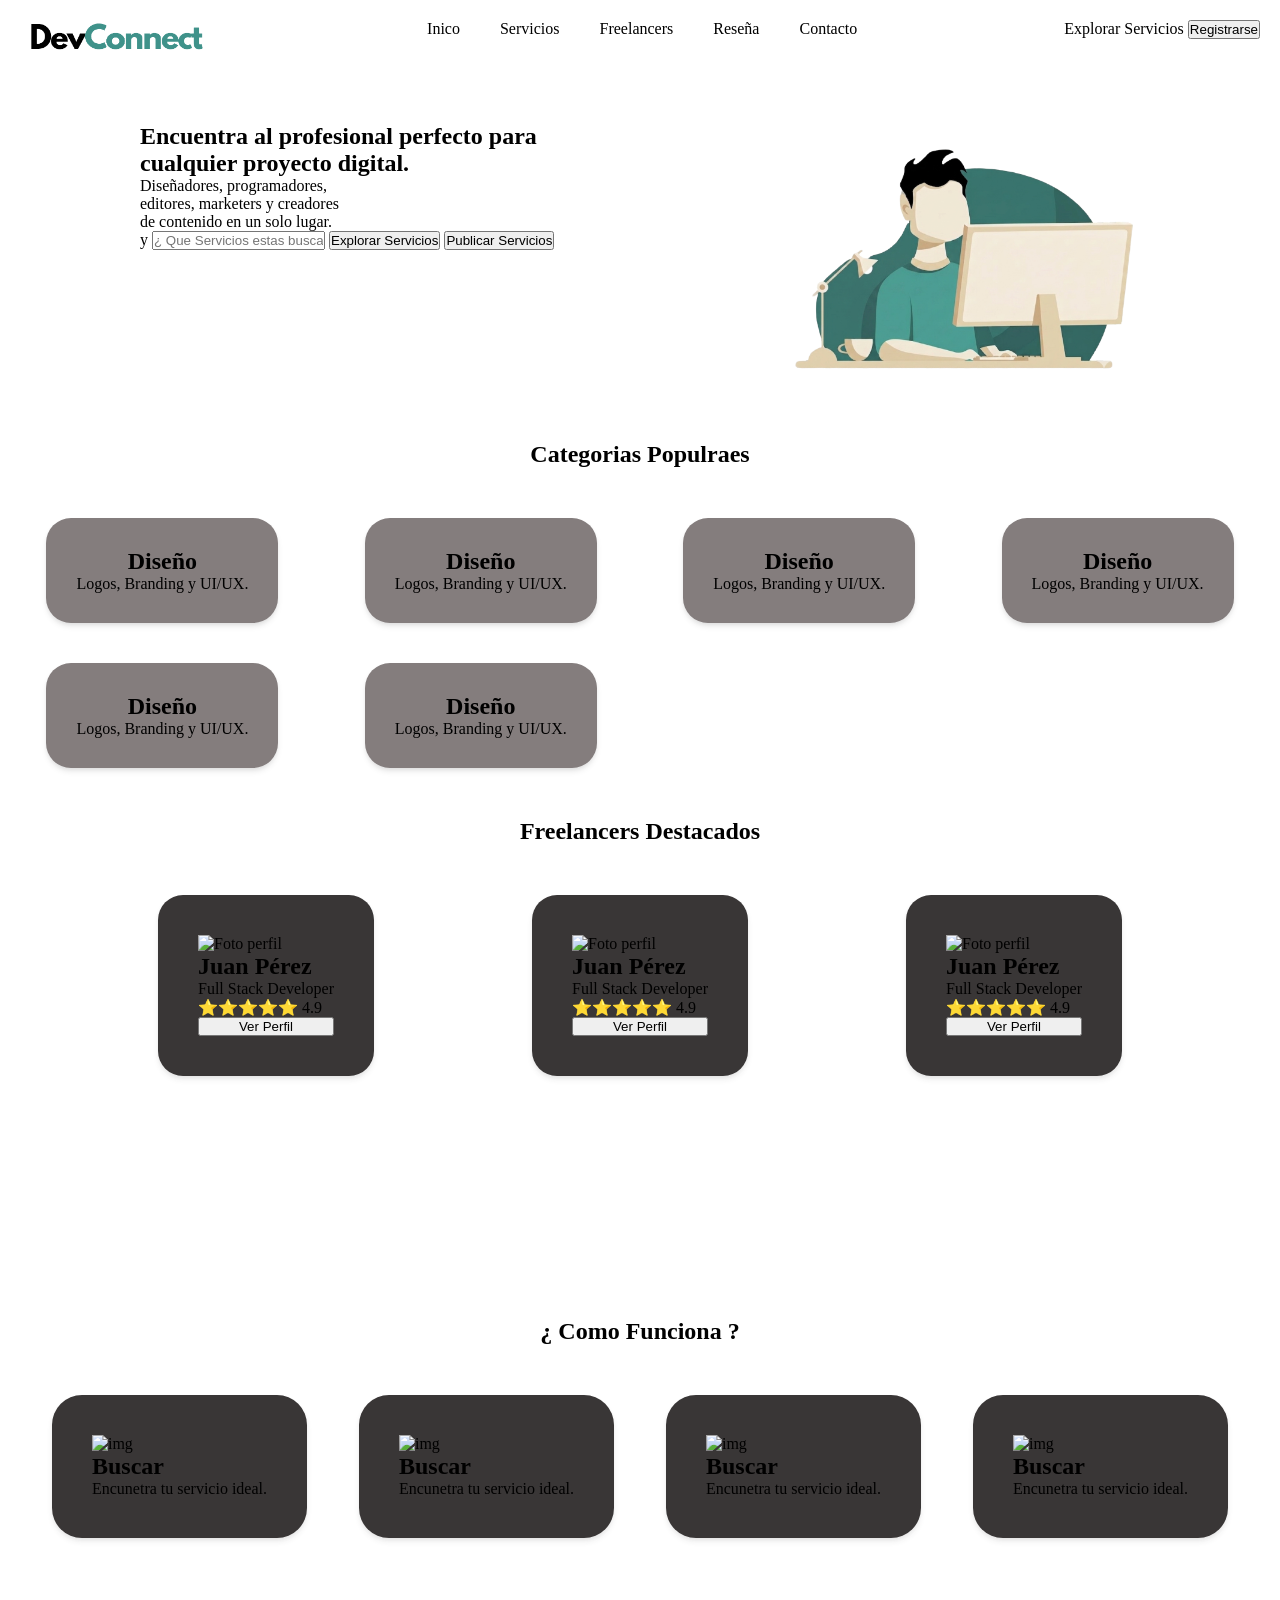
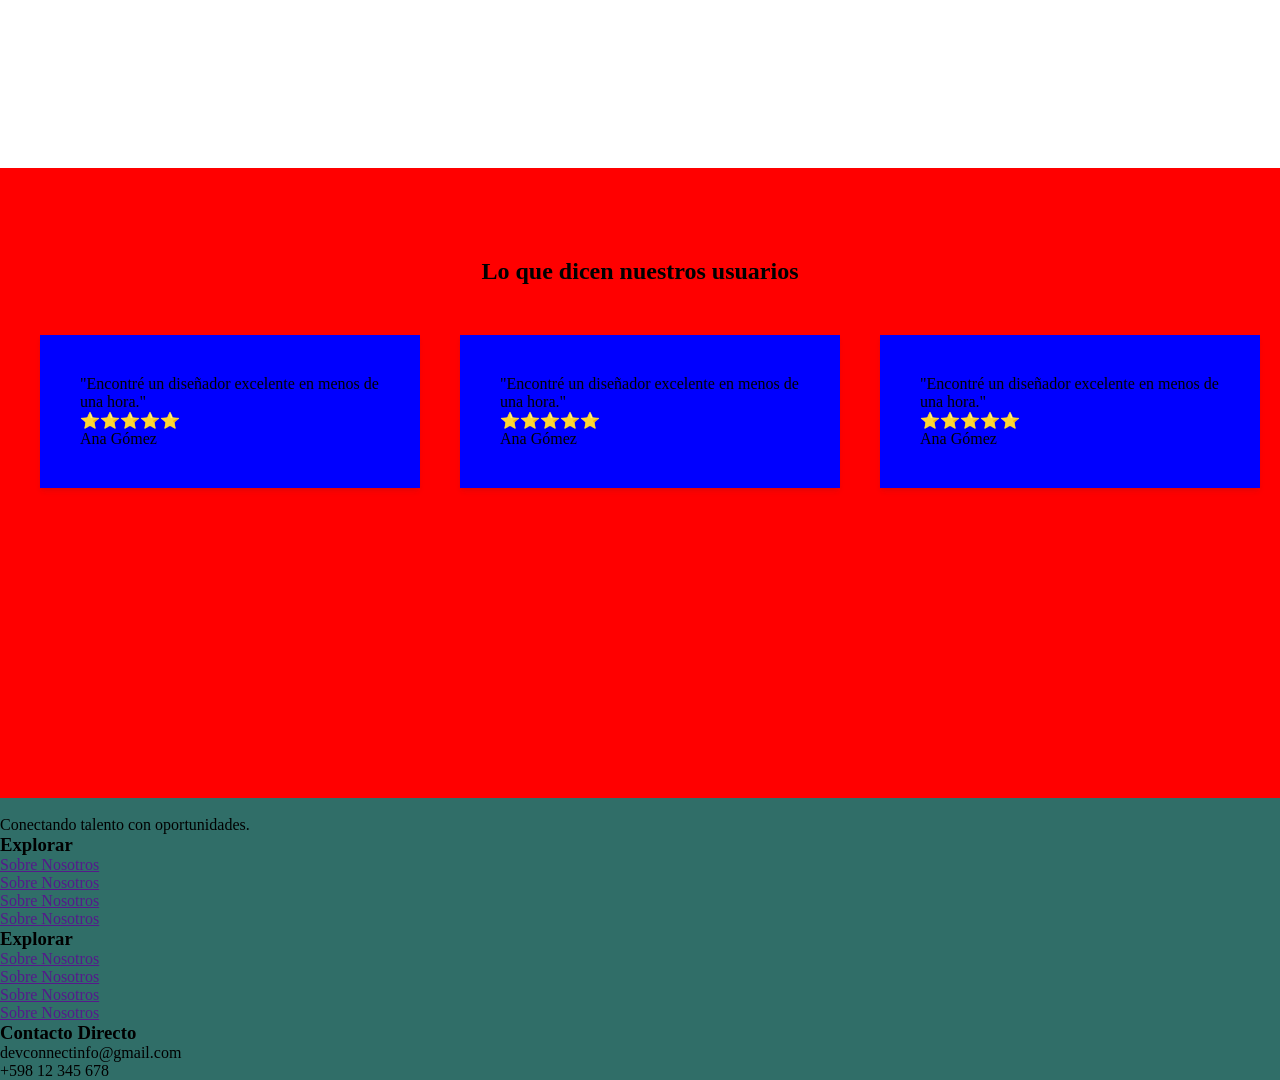
==== index.html @ 7105e43b "." ====
<!DOCTYPE html>
<html lang="en">
<head>
    <meta charset="UTF-8">
    <meta name="viewport" content="width=device-width, initial-scale=1.0">
    <title>DevConnect</title>
    <link rel="stylesheet" href="./css/style.css">
</head>
<body>
    <header>
        <nav class="navBar">
            <div class="logo">
                <img src="./src/img/logo.png" alt="DevConnect logo">
            </div>

            <div>
                <ul>
                    <li><a href="">Inico</a></li>
                    <li><a href="">Servicios</a></li>
                    <li><a href="">Freelancers</a></li>
                    <li><a href="">Reseña</a></li>
                    <li><a href="">Contacto</a></li>

                </ul>
            </div>

            <div>
                <a href="">Explorar Servicios</a>
                <button>Registrarse</button>
            </div>
        </nav>
    </header>
    
    <section class="hero">

        <div class="heroTxt">
        <h1>Encuentra al profesional perfecto para cualquier proyecto digital.</h1>
        <p>Diseñadores, programadores, editores, marketers y creadores de contenido en un solo lugar.
</p>
        y
        <input placeholder="¿ Que Servicios estas buscando ?" type="text">
        <button>Explorar Servicios</button>
        <button>Publicar Servicios</button>

        </div>
        <div><img class="heroImg" src="./src/img/imgHero.png" alt=""></div>
    </section>

    <section class="catPopulares">

        <h2 id="titleCatPopulares">Categorias Populraes</h2>
        <div class="cardContainer">

            <div class="card">
                <img src="" alt="">
                <h2>Diseño</h2>
                <p>Logos, Branding y UI/UX.
                </p>
            </div>
            
            <div class="card">
                <img src="" alt="">
                <h2>Diseño</h2>
                <p>Logos, Branding y UI/UX.
                </p>
            </div>  
                    
            <div class="card">
                <img src="" alt="">
                <h2>Diseño</h2>
                <p>Logos, Branding y UI/UX.
                </p>
            </div>

            <div class="card">
                <img src="" alt="">
                <h2>Diseño</h2>
                <p>Logos, Branding y UI/UX.
                </p>
            </div>

                        <div class="card">
                <img src="" alt="">
                <h2>Diseño</h2>
                <p>Logos, Branding y UI/UX.
                </p>
            </div>

            <div class="card">
                <img src="" alt="">
                <h2>Diseño</h2>
                <p>Logos, Branding y UI/UX.
                </p>
            </div>

            
        </div>
    </section>

    <section class="destacados">

        <h2 id="titleDestacados">Freelancers Destacados</h2>
        <div class="cardDestacadosContainer">
            
            <div class="cardDestacado">
                <img src="" alt="Foto perfil">
                <h2>Juan Pérez</h2>
                <p>Full Stack Developer</p>
                <p>⭐⭐⭐⭐⭐ 4.9</p>
                <button>Ver Perfil</button>
            </div>

            <div class="cardDestacado">
                <img src="" alt="Foto perfil">
                <h2>Juan Pérez</h2>
                <p>Full Stack Developer</p>
                <p>⭐⭐⭐⭐⭐ 4.9</p>
                <button>Ver Perfil</button>
            </div>

            <div class="cardDestacado">
                <img src="" alt="Foto perfil">
                <h2>Juan Pérez</h2>
                <p>Full Stack Developer</p>
                <p>⭐⭐⭐⭐⭐ 4.9</p>
                <button>Ver Perfil</button>
            </div>
        </div>
    </section>

    <section class="comoFunciona">
        <h2 id="titleComoFunciona">¿ Como Funciona ?</h2>
        <div class="cardComoFuncionaContainer">

            <div class="cardComoFunciona">
                <img src="" alt="img">
                <h2>Buscar</h2>
                <p>Encunetra tu servicio ideal.</p>
            </div>

            <div class="cardComoFunciona">
                <img src="" alt="img">
                <h2>Buscar</h2>
                <p>Encunetra tu servicio ideal.</p>
            </div>

            <div class="cardComoFunciona">
                <img src="" alt="img">
                <h2>Buscar</h2>
                <p>Encunetra tu servicio ideal.</p>
            </div>

            <div class="cardComoFunciona">
                <img src="" alt="img">
                <h2>Buscar</h2>
                <p>Encunetra tu servicio ideal.</p>
            </div>

        </div>
    </section>

    <section class="reseñas">
        <h2 id="titleReseñas">Lo que dicen nuestros usuarios</h2>
        <div class="reseñasCardContainer">
            <div class="cardReseña">
                <p>"Encontré un diseñador excelente en menos de una hora."</p>
                <p>⭐⭐⭐⭐⭐ </p>
                <p>Ana Gómez</p>
            </div>

            <div class="cardReseña">
                <p>"Encontré un diseñador excelente en menos de una hora."</p>
                <p>⭐⭐⭐⭐⭐ </p>
                <p>Ana Gómez</p>
            </div>

            <div class="cardReseña">
                <p>"Encontré un diseñador excelente en menos de una hora."</p>
                <p>⭐⭐⭐⭐⭐ </p>
                <p>Ana Gómez</p>
            </div>
        </div>        
    </section>

    <section class="footer">
        <div>
            <img src="" alt="">
            <img src="" alt="">
            <p>Conectando talento con oportunidades.
</p>
        </div>

        <div>
            <h3>Explorar</h3>
            <ul>
                <li><a href="">Sobre Nosotros</a></li>
                <li><a href="">Sobre Nosotros</a></li>
                <li><a href="">Sobre Nosotros</a></li>
                <li><a href="">Sobre Nosotros</a></li>

            </ul>
        </div>

        <div>
            <h3>Explorar</h3>
            <ul>
                <li><a href="">Sobre Nosotros</a></li>
                <li><a href="">Sobre Nosotros</a></li>
                <li><a href="">Sobre Nosotros</a></li>
                <li><a href="">Sobre Nosotros</a></li>

            </ul>
        </div>

        <div>
            <h3>Contacto Directo</h3>
            <p>devconnectinfo@gmail.com</p>
            <p>+598 12 345 678</p>
        </div>
    </section>
</body>
</html>
---- css/style.css ----
*{
    margin: 0;
    padding: 0;
    box-sizing: border-box;
}

:root{
    --verdeClaro: #50b4aa;
    --verdeMedio: #3f928a;
    --verdeOscuro: #306e68;
    --blanco: #ffffff;
    --pastelClaro: #f3eddf;
    --pastelOscuro: #e5d8ba;
}


.navBar{
    display: flex;

    justify-content: space-between;
    text-align: center;

    padding: 20px;
}

.navBar img{
    width: 200px;
}

.navBar ul{
    list-style: none;
    display: flex;
    gap: 40px;
}

.navBar a{
    text-decoration: none;
    color: black;
}

.hero{
    display: flex;

    padding: 40px;

    justify-content: space-around;
}

.hero h1{

    width: 450px;
}
.hero p {
    width: 200px;
}

.heroImg{
    width: 350px;
}


.heroIput{

    
}
#titleCatPopulares{

    display: flex;

    justify-content: center;

    margin-bottom: 50px;
}

.cardContainer{


    display: grid;

    grid-template-columns:  auto auto auto auto;

    justify-content: space-evenly;

    gap: 40px;
    
}


.card{
    background-color: rgb(132, 125, 125);

    box-shadow: 0 4px 6px -1px rgba(0, 0, 0, 0.1), 
                0 2px 4px -1px rgba(0, 0, 0, 0.06);

    padding: 30px;

    border-radius: 25px;

    display: flex;

    flex-direction: column;

    justify-content: center;
    align-items: center;

    
}


.destacados{
    

    height: 50vh;
}

#titleDestacados{

    display: flex;

    justify-content: center;

    margin: 50px;
}

.cardDestacadosContainer{
    display: grid;

    grid-template-columns:  auto auto auto;

    justify-content: space-evenly;
}

.cardDestacado{
    background-color: #393636;

     box-shadow: 0 4px 6px -1px rgba(53, 51, 51, 0.1), 
                0 2px 4px -1px rgba(55, 54, 54, 0.06);


    padding: 40px;

    border-radius: 25px;

    display: flex;

    flex-direction: column;

    justify-content: flex-start;
}



.comoFunciona{
    height: 50vh;
}


#titleComoFunciona{
    display: flex;

    justify-content: center;

    margin: 50px;
}

.cardComoFuncionaContainer{
    display: grid;

    grid-template-columns: auto auto auto auto;

    justify-content: space-evenly;
}

.cardComoFunciona{
    background-color: #393636;

    padding: 40px;

    border-radius: 30px;

         box-shadow: 0 4px 6px -1px rgba(53, 51, 51, 0.1), 
                0 2px 4px -1px rgba(55, 54, 54, 0.06);
}


.reseñas{
    background-color: red;

    height: 70vh;

    padding: 40px;
}


#titleReseñas{
    display: flex;

    

    justify-content: center;

    margin: 50px;    
}


.reseñasCardContainer{

    display: grid;

    grid-template-columns:  auto auto auto;

    gap: 40px;

} 

.cardReseña{

    display: flex;

    flex-direction: column;   
      box-shadow: 0 4px 6px -1px rgba(53, 51, 51, 0.1),
                0 2px 4px -1px rgba(55, 54, 54, 0.06);


    background-color: blue;

    padding: 40px;


}


.cardReseña p{

    width: 300px;
}


.footer{
    background-color: var(--verdeOscuro);
}
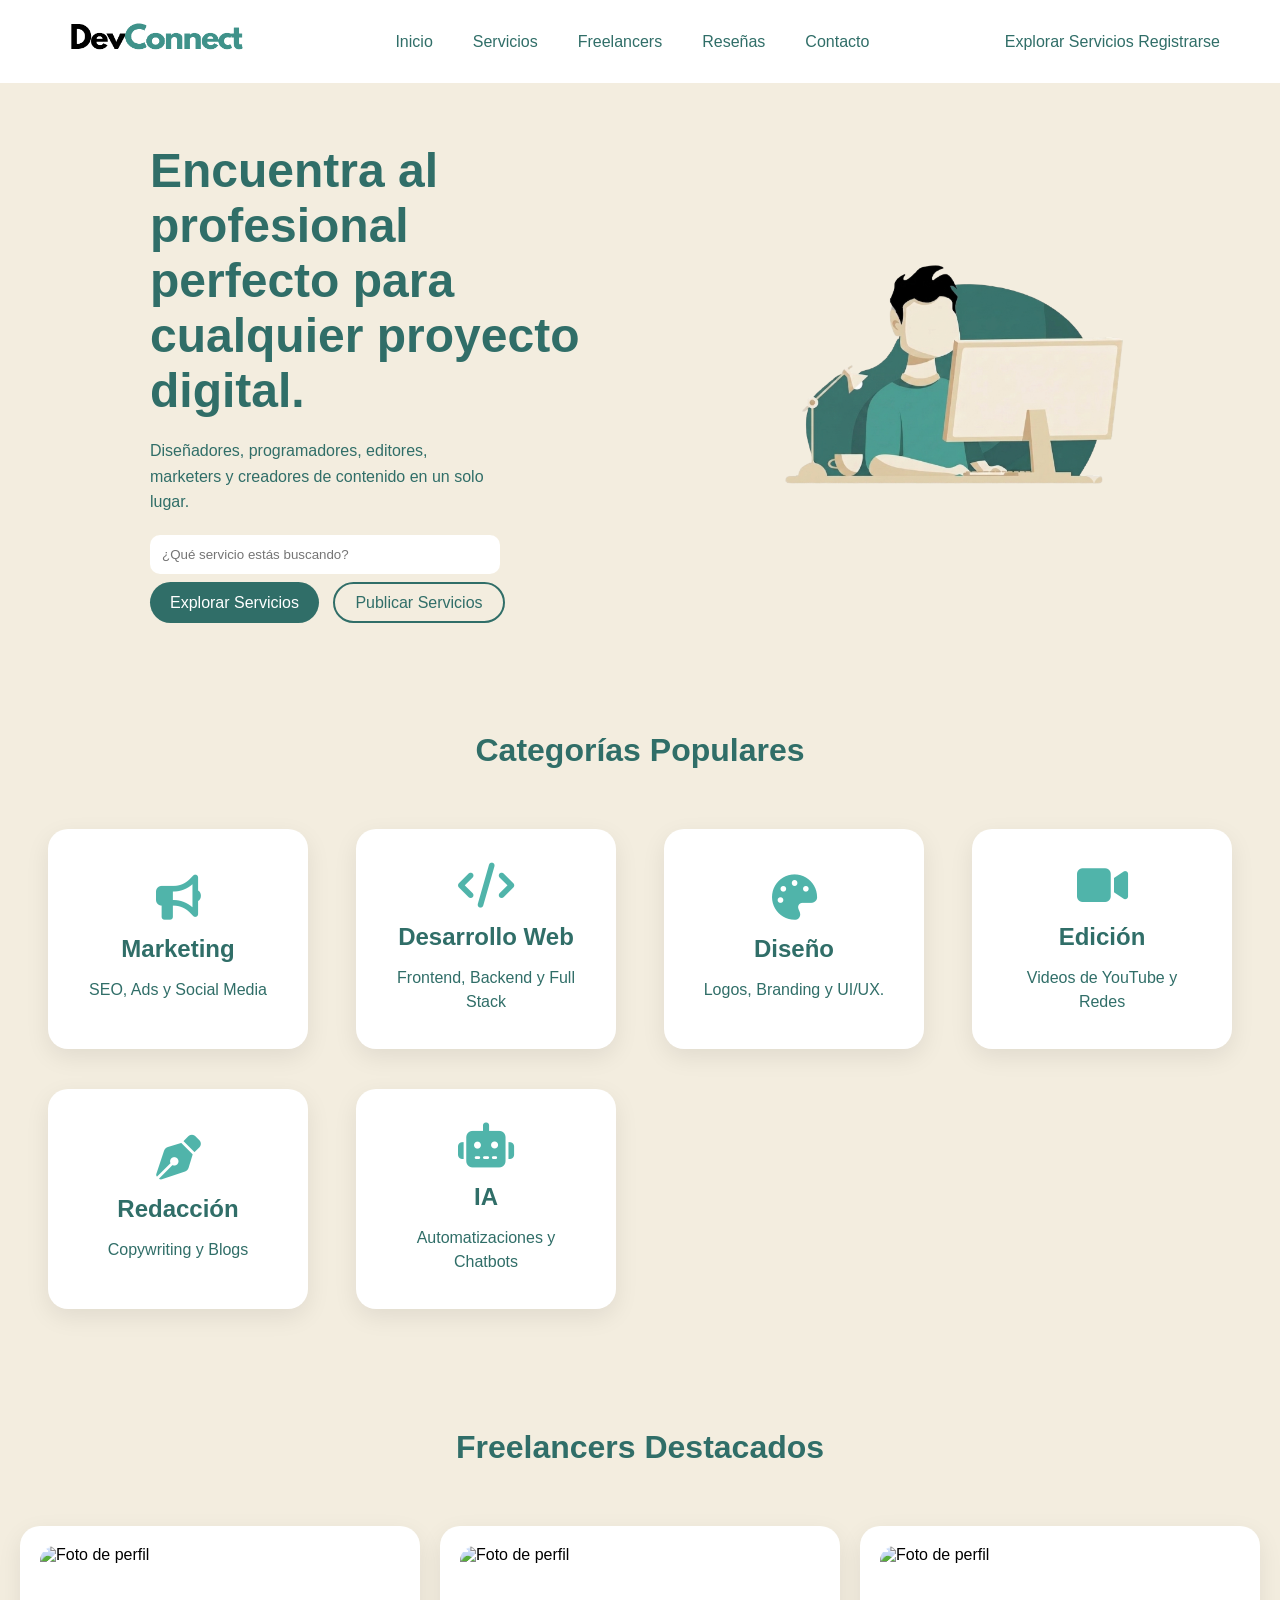
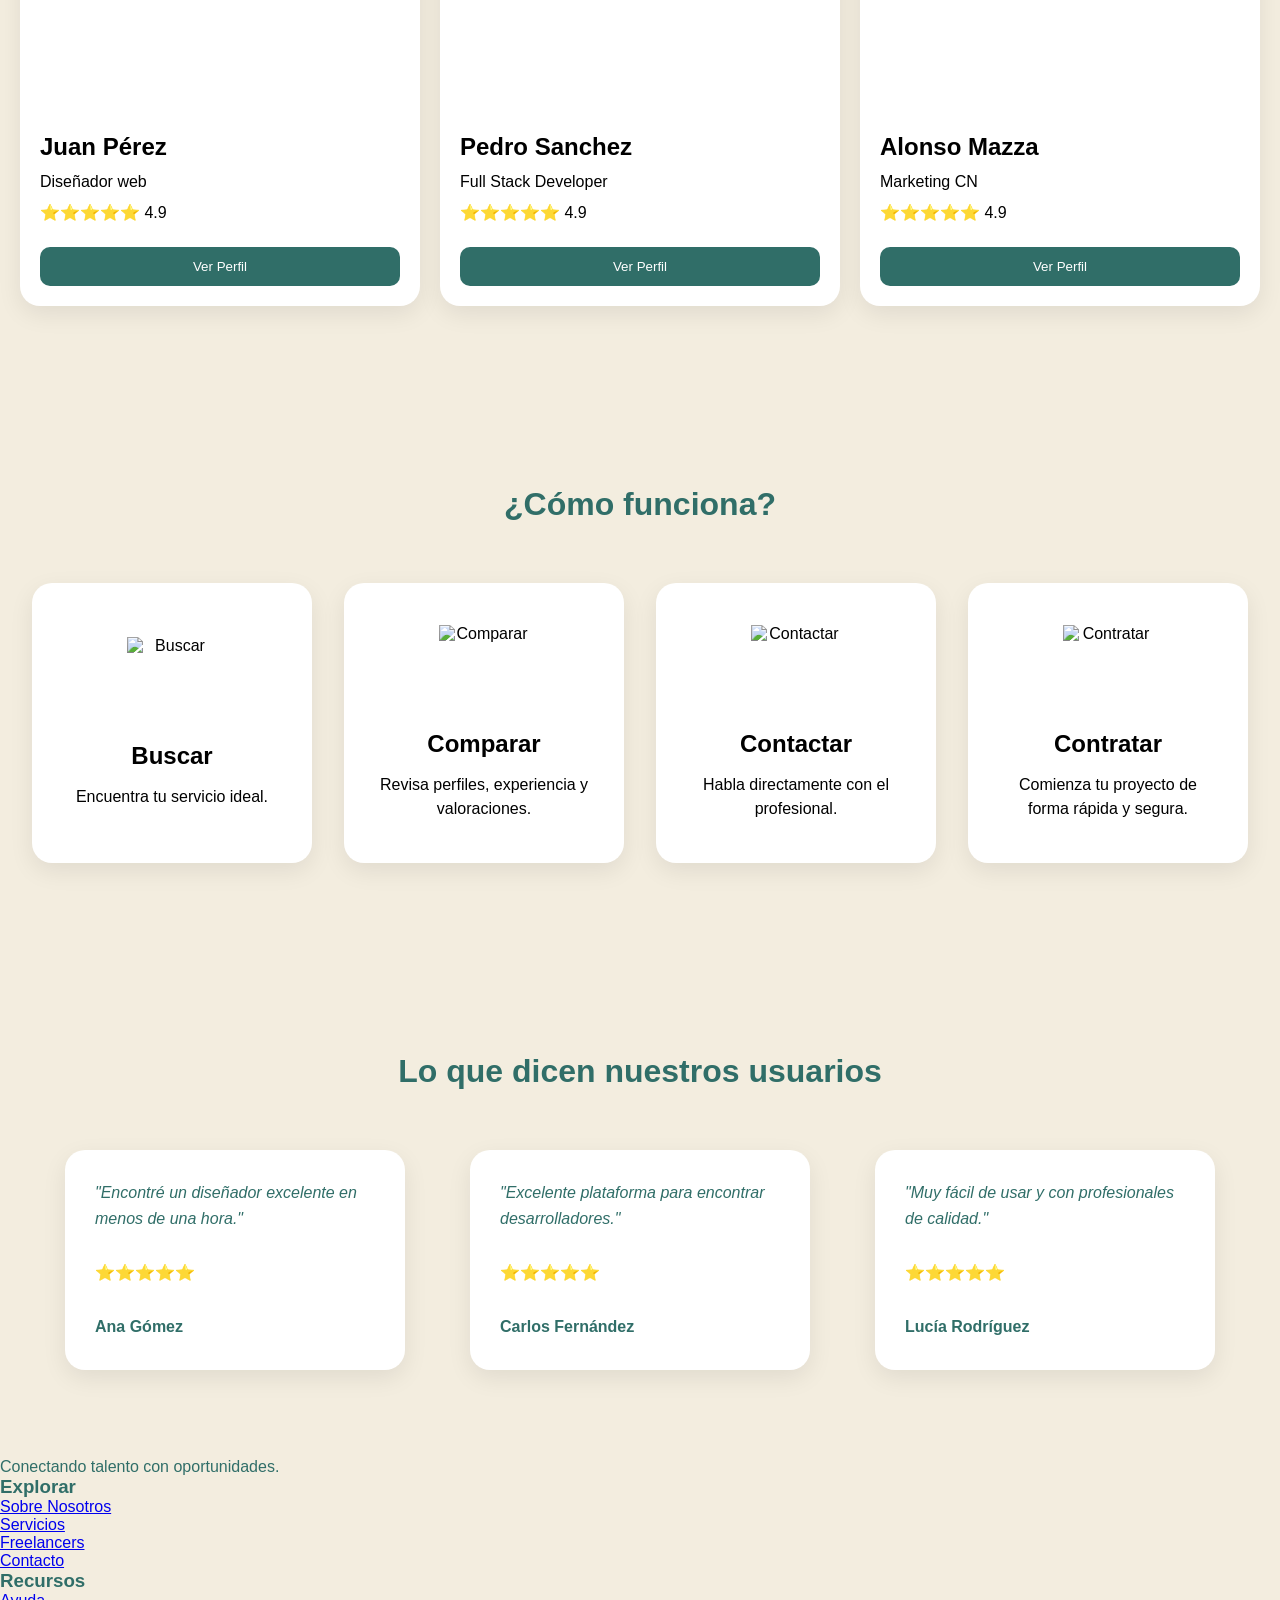
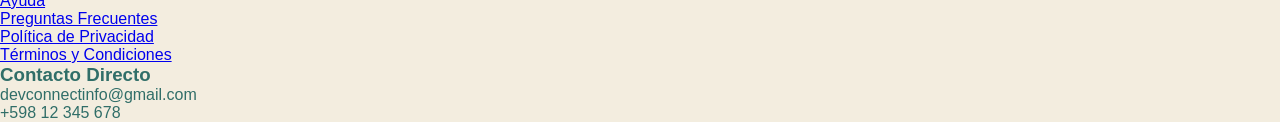
==== commit 05b31272: "." ====
--- a/index.html
+++ b/index.html
@@ -1,223 +1,272 @@
 <!DOCTYPE html>
-<html lang="en">
+<html lang="es">
+
 <head>
     <meta charset="UTF-8">
     <meta name="viewport" content="width=device-width, initial-scale=1.0">
     <title>DevConnect</title>
+
     <link rel="stylesheet" href="./css/style.css">
+    <link rel="stylesheet" href="https://cdnjs.cloudflare.com/ajax/libs/font-awesome/6.7.2/css/all.min.css">
 </head>
+
 <body>
+
     <header>
         <nav class="navBar">
+
             <div class="logo">
-                <img src="./src/img/logo.png" alt="DevConnect logo">
+                <img src="./src/img/logo.png" alt="Logo de DevConnect">
             </div>
 
             <div>
                 <ul>
-                    <li><a href="">Inico</a></li>
-                    <li><a href="">Servicios</a></li>
-                    <li><a href="">Freelancers</a></li>
-                    <li><a href="">Reseña</a></li>
-                    <li><a href="">Contacto</a></li>
-
+                    <li><a href="#">Inicio</a></li>
+                    <li><a href="#servicios">Servicios</a></li>
+                    <li><a href="#freelancers">Freelancers</a></li>
+                    <li><a href="#resenas">Reseñas</a></li>
+                    <li><a href="#contacto">Contacto</a></li>
                 </ul>
             </div>
 
             <div>
-                <a href="">Explorar Servicios</a>
-                <button>Registrarse</button>
-            </div>
+                <a href="#">Explorar Servicios</a>
+                <a href="#" class="btnRegistro">Registrarse</a>
+            </div>
+
         </nav>
     </header>
-    
-    <section class="hero">
-
-        <div class="heroTxt">
-        <h1>Encuentra al profesional perfecto para cualquier proyecto digital.</h1>
-        <p>Diseñadores, programadores, editores, marketers y creadores de contenido en un solo lugar.
-</p>
-        y
-        <input placeholder="¿ Que Servicios estas buscando ?" type="text">
-        <button>Explorar Servicios</button>
-        <button>Publicar Servicios</button>
-
-        </div>
-        <div><img class="heroImg" src="./src/img/imgHero.png" alt=""></div>
-    </section>
-
-    <section class="catPopulares">
-
-        <h2 id="titleCatPopulares">Categorias Populraes</h2>
-        <div class="cardContainer">
-
-            <div class="card">
-                <img src="" alt="">
-                <h2>Diseño</h2>
-                <p>Logos, Branding y UI/UX.
+
+    <main>
+
+        <!-- HERO -->
+        <section class="hero">
+
+            <div class="heroTxt">
+
+                <h1>Encuentra al profesional perfecto para cualquier proyecto digital.</h1>
+
+                <p>
+                    Diseñadores, programadores, editores, marketers y creadores de contenido en un solo lugar.
                 </p>
-            </div>
-            
-            <div class="card">
-                <img src="" alt="">
-                <h2>Diseño</h2>
-                <p>Logos, Branding y UI/UX.
-                </p>
-            </div>  
-                    
-            <div class="card">
-                <img src="" alt="">
-                <h2>Diseño</h2>
-                <p>Logos, Branding y UI/UX.
-                </p>
-            </div>
-
-            <div class="card">
-                <img src="" alt="">
-                <h2>Diseño</h2>
-                <p>Logos, Branding y UI/UX.
-                </p>
-            </div>
-
-                        <div class="card">
-                <img src="" alt="">
-                <h2>Diseño</h2>
-                <p>Logos, Branding y UI/UX.
-                </p>
-            </div>
-
-            <div class="card">
-                <img src="" alt="">
-                <h2>Diseño</h2>
-                <p>Logos, Branding y UI/UX.
-                </p>
-            </div>
-
-            
-        </div>
-    </section>
-
-    <section class="destacados">
-
-        <h2 id="titleDestacados">Freelancers Destacados</h2>
-        <div class="cardDestacadosContainer">
-            
-            <div class="cardDestacado">
-                <img src="" alt="Foto perfil">
-                <h2>Juan Pérez</h2>
-                <p>Full Stack Developer</p>
-                <p>⭐⭐⭐⭐⭐ 4.9</p>
-                <button>Ver Perfil</button>
-            </div>
-
-            <div class="cardDestacado">
-                <img src="" alt="Foto perfil">
-                <h2>Juan Pérez</h2>
-                <p>Full Stack Developer</p>
-                <p>⭐⭐⭐⭐⭐ 4.9</p>
-                <button>Ver Perfil</button>
-            </div>
-
-            <div class="cardDestacado">
-                <img src="" alt="Foto perfil">
-                <h2>Juan Pérez</h2>
-                <p>Full Stack Developer</p>
-                <p>⭐⭐⭐⭐⭐ 4.9</p>
-                <button>Ver Perfil</button>
-            </div>
-        </div>
-    </section>
-
-    <section class="comoFunciona">
-        <h2 id="titleComoFunciona">¿ Como Funciona ?</h2>
-        <div class="cardComoFuncionaContainer">
-
-            <div class="cardComoFunciona">
-                <img src="" alt="img">
-                <h2>Buscar</h2>
-                <p>Encunetra tu servicio ideal.</p>
-            </div>
-
-            <div class="cardComoFunciona">
-                <img src="" alt="img">
-                <h2>Buscar</h2>
-                <p>Encunetra tu servicio ideal.</p>
-            </div>
-
-            <div class="cardComoFunciona">
-                <img src="" alt="img">
-                <h2>Buscar</h2>
-                <p>Encunetra tu servicio ideal.</p>
-            </div>
-
-            <div class="cardComoFunciona">
-                <img src="" alt="img">
-                <h2>Buscar</h2>
-                <p>Encunetra tu servicio ideal.</p>
-            </div>
-
-        </div>
-    </section>
-
-    <section class="reseñas">
-        <h2 id="titleReseñas">Lo que dicen nuestros usuarios</h2>
-        <div class="reseñasCardContainer">
-            <div class="cardReseña">
-                <p>"Encontré un diseñador excelente en menos de una hora."</p>
-                <p>⭐⭐⭐⭐⭐ </p>
-                <p>Ana Gómez</p>
-            </div>
-
-            <div class="cardReseña">
-                <p>"Encontré un diseñador excelente en menos de una hora."</p>
-                <p>⭐⭐⭐⭐⭐ </p>
-                <p>Ana Gómez</p>
-            </div>
-
-            <div class="cardReseña">
-                <p>"Encontré un diseñador excelente en menos de una hora."</p>
-                <p>⭐⭐⭐⭐⭐ </p>
-                <p>Ana Gómez</p>
-            </div>
-        </div>        
-    </section>
-
-    <section class="footer">
+
+                <div class="divHero">
+
+                    <label for="buscarServicio" class="sr-only">Buscar servicio</label>
+
+                    <input
+                        id="buscarServicio"
+                        type="text"
+                        placeholder="¿Qué servicio estás buscando?"
+                    >
+
+                    <div>
+                        <a href="#" id="aHero1">Explorar Servicios</a>
+                        <a href="#" id="aHero2">Publicar Servicios</a>
+                    </div>
+
+                </div>
+
+            </div>
+
+            <div class="heroImage">
+                <img class="heroImg" src="./src/img/imgHero.png" alt="Profesionales trabajando">
+            </div>
+
+        </section>
+        
+        <!-- CATEGORÍAS -->
+        <section class="catPopulares" id="servicios">
+
+            <h2 id="titleCatPopulares">Categorías Populares</h2>
+
+            <div class="cardContainer">
+
+                <div class="card">
+                     <i class="fa-solid fa-bullhorn"></i>
+                    <h2>Marketing</h2>
+                    <p>SEO, Ads y Social Media</p>
+                </div>
+
+                <div class="card">
+                    <i class="fa-solid fa-code"></i>
+                    <h2>Desarrollo Web</h2>
+                    <p>Frontend, Backend y Full Stack</p>
+                </div>
+
+                <div class="card">
+                    <i class="fa-solid fa-palette"></i>
+                    <h2>Diseño</h2>
+                    <p>Logos, Branding y UI/UX.</p>
+                </div>
+
+                <div class="card">
+                   <i class="fa-solid fa-video"></i>
+                    <h2>Edición</h2>
+                    <p>Videos de YouTube y Redes</p>
+                </div>
+
+                <div class="card">
+                   <i class="fa-solid fa-pen-nib"></i>
+                    <h2>Redacción</h2>
+                    <p>Copywriting y Blogs</p>
+                </div>
+
+                <div class="card">
+                      <i class="fa-solid fa-robot"></i>
+                    <h2>IA</h2>
+                    <p>Automatizaciones y Chatbots</p>
+                </div>
+
+            </div>
+
+        </section>
+
+        <!-- DESTACADOS -->
+        <section class="destacados" id="freelancers">
+
+            <h2 id="titleDestacados">Freelancers Destacados</h2>
+
+            <div class="cardDestacadosContainer">
+
+                <div class="cardDestacado">
+                    <img src="https://images.pexels.com/photos/1604024/pexels-photo-1604024.jpeg" alt="Foto de perfil">
+                    <h2>Juan Pérez</h2>
+                    <p>Diseñador web</p>
+                    <p>⭐⭐⭐⭐⭐ 4.9</p>
+                    <button>Ver Perfil</button>
+                </div>
+
+                <div class="cardDestacado">
+                    <img src="https://images.pexels.com/photos/16323580/pexels-photo-16323580.jpeg" alt="Foto de perfil">
+                    <h2>Pedro Sanchez</h2>
+                    <p>Full Stack Developer</p>
+                    <p>⭐⭐⭐⭐⭐ 4.9</p>
+                    <button>Ver Perfil</button>
+                </div>
+
+                <div class="cardDestacado">
+                    <img src="https://images.pexels.com/photos/9034719/pexels-photo-9034719.jpeg" alt="Foto de perfil">
+                    <h2>Alonso Mazza</h2>
+                    <p>Marketing CN</p>
+                    <p>⭐⭐⭐⭐⭐ 4.9</p>
+                    <button>Ver Perfil</button>
+                </div>
+
+            </div>
+
+        </section>
+
+        <!-- CÓMO FUNCIONA -->
+        <section class="comoFunciona">
+
+            <h2 id="titleComoFunciona">¿Cómo funciona?</h2>
+
+            <div class="cardComoFuncionaContainer">
+
+                <div class="cardComoFunciona">
+                    <img src="./src/img/icoBusqueda.png" alt="Buscar">
+                    <h2>Buscar</h2>
+                    <p>Encuentra tu servicio ideal.</p>
+                </div>
+
+                <div class="cardComoFunciona">
+                    <img src="./src/img/comparar.png" alt="Comparar">
+                    <h2>Comparar</h2>
+                    <p>Revisa perfiles, experiencia y valoraciones.</p>
+                </div>
+
+                <div class="cardComoFunciona">
+                    <img src="./src/img/contactar.png" alt="Contactar">
+                    <h2>Contactar</h2>
+                    <p>Habla directamente con el profesional.</p>
+                </div>
+
+                <div class="cardComoFunciona">
+                    <img src="./src/img/contratar.png" alt="Contratar">
+                    <h2>Contratar</h2>
+                    <p>Comienza tu proyecto de forma rápida y segura.</p>
+                </div>
+
+            </div>
+
+        </section>
+
+        <!-- RESEÑAS -->
+        <section class="reseñas" id="reseñas">
+
+            <h2 id="titleResenas">Lo que dicen nuestros usuarios</h2>
+
+            <div class="reseñasCardContainer">
+
+                <div class="cardReseña">
+                    <p>"Encontré un diseñador excelente en menos de una hora."</p>
+                    <p>⭐⭐⭐⭐⭐</p>
+                    <p>Ana Gómez</p>
+                </div>
+
+                <div class="cardReseña">
+                    <p>"Excelente plataforma para encontrar desarrolladores."</p>
+                    <p>⭐⭐⭐⭐⭐</p>
+                    <p>Carlos Fernández</p>
+                </div>
+
+                <div class="cardReseña">
+                    <p>"Muy fácil de usar y con profesionales de calidad."</p>
+                    <p>⭐⭐⭐⭐⭐</p>
+                    <p>Lucía Rodríguez</p>
+                </div>
+
+            </div>
+
+        </section>
+
+    </main>
+
+    <!-- FOOTER -->
+    <footer id="contacto">
+
         <div>
             <img src="" alt="">
             <img src="" alt="">
-            <p>Conectando talento con oportunidades.
-</p>
+            <p>Conectando talento con oportunidades.</p>
         </div>
 
         <div>
             <h3>Explorar</h3>
+
             <ul>
-                <li><a href="">Sobre Nosotros</a></li>
-                <li><a href="">Sobre Nosotros</a></li>
-                <li><a href="">Sobre Nosotros</a></li>
-                <li><a href="">Sobre Nosotros</a></li>
-
+                <li><a href="#">Sobre Nosotros</a></li>
+                <li><a href="#">Servicios</a></li>
+                <li><a href="#">Freelancers</a></li>
+                <li><a href="#">Contacto</a></li>
             </ul>
-        </div>
-
-        <div>
-            <h3>Explorar</h3>
+
+        </div>
+
+        <div>
+            <h3>Recursos</h3>
+
             <ul>
-                <li><a href="">Sobre Nosotros</a></li>
-                <li><a href="">Sobre Nosotros</a></li>
-                <li><a href="">Sobre Nosotros</a></li>
-                <li><a href="">Sobre Nosotros</a></li>
-
+                <li><a href="#">Ayuda</a></li>
+                <li><a href="#">Preguntas Frecuentes</a></li>
+                <li><a href="#">Política de Privacidad</a></li>
+                <li><a href="#">Términos y Condiciones</a></li>
             </ul>
-        </div>
-
-        <div>
+
+        </div>
+
+        <div>
+
             <h3>Contacto Directo</h3>
+
             <p>devconnectinfo@gmail.com</p>
             <p>+598 12 345 678</p>
-        </div>
-    </section>
+
+        </div>
+
+    </footer>
+
 </body>
-</html>
-
+
+</html>
--- a/css/style.css
+++ b/css/style.css
@@ -1,8 +1,16 @@
+/* ===========================
+   RESET
+=========================== */
+
 *{
     margin: 0;
     padding: 0;
     box-sizing: border-box;
 }
+
+/* ===========================
+   VARIABLES
+=========================== */
 
 :root{
     --verdeClaro: #50b4aa;
@@ -13,14 +21,26 @@
     --pastelOscuro: #e5d8ba;
 }
 
+/* ===========================
+   BODY
+=========================== */
+
+body{
+    background-color: var(--pastelClaro);
+    color: var(--verdeOscuro);
+    font-family: Arial, Helvetica, sans-serif;
+}
+
+/* ===========================
+   NAVBAR
+=========================== */
 
 .navBar{
     display: flex;
-
     justify-content: space-between;
-    text-align: center;
-
-    padding: 20px;
+    align-items: center;
+    padding: 20px 60px;
+    background-color: var(--blanco);
 }
 
 .navBar img{
@@ -28,215 +48,321 @@
 }
 
 .navBar ul{
+    display: flex;
+    gap: 40px;
     list-style: none;
-    display: flex;
-    gap: 40px;
 }
 
 .navBar a{
     text-decoration: none;
-    color: black;
-}
+    color: var(--verdeOscuro);
+    transition: .3s;
+}
+
+.navBar a:hover{
+    color: var(--verdeClaro);
+}
+
+/* ===========================
+   HERO
+=========================== */
 
 .hero{
     display: flex;
-
-    padding: 40px;
-
     justify-content: space-around;
+    align-items: center;
+    padding: 60px;
+}
+
+.heroTxt{
+    display: flex;
+    flex-direction: column;
+    gap: 20px;
 }
 
 .hero h1{
-
     width: 450px;
-}
-.hero p {
-    width: 200px;
+    font-size: 3rem;
+}
+
+.hero p{
+    width: 350px;
+    line-height: 1.6;
 }
 
 .heroImg{
     width: 350px;
 }
 
-
-.heroIput{
-
-    
-}
-#titleCatPopulares{
-
-    display: flex;
-
-    justify-content: center;
-
-    margin-bottom: 50px;
-}
+.divHero{
+    display: flex;
+    flex-direction: column;
+    gap: 20px;
+}
+
+.divHero input{
+    width: 350px;
+    padding: 12px;
+    border: none;
+    border-radius: 10px;
+    outline: none;
+}
+
+.hero a{
+    text-decoration: none;
+}
+
+#aHero1{
+    background-color: var(--verdeOscuro);
+    color: var(--blanco);
+    padding: 12px 20px;
+    border-radius: 25px;
+    margin-right: 10px;
+}
+
+#aHero2{
+    border: 2px solid var(--verdeOscuro);
+    color: var(--verdeOscuro);
+    padding: 10px 20px;
+    border-radius: 25px;
+}
+
+/* ===========================
+   TITULOS
+=========================== */
+
+#titleCatPopulares,
+#titleDestacados,
+#titleComoFunciona,
+#titleResenas{
+    text-align: center;
+    margin: 60px 0;
+    font-size: 2rem;
+}
+/* ===========================
+   CATEGORÍAS
+=========================== */
 
 .cardContainer{
-
-
     display: grid;
-
-    grid-template-columns:  auto auto auto auto;
-
+    grid-template-columns: repeat(4, auto);
     justify-content: space-evenly;
-
     gap: 40px;
-    
-}
-
+    padding: 0 40px;
+}
 
 .card{
-    background-color: rgb(132, 125, 125);
-
-    box-shadow: 0 4px 6px -1px rgba(0, 0, 0, 0.1), 
-                0 2px 4px -1px rgba(0, 0, 0, 0.06);
-
+    width: 260px;
+    height: 220px;
+
+    background-color: var(--blanco);
+    border-radius: 20px;
     padding: 30px;
 
-    border-radius: 25px;
-
-    display: flex;
-
-    flex-direction: column;
-
+    display: flex;
+    flex-direction: column;
     justify-content: center;
     align-items: center;
-
-    
-}
-
+    gap: 15px;
+
+    text-align: center;
+
+    box-shadow: 0 8px 25px rgba(0,0,0,.08);
+
+    transition: .3s;
+}
+
+.card:hover{
+    transform: translateY(-6px);
+}
+
+.card i{
+    font-size: 45px;
+    color: var(--verdeClaro);
+}
+
+.card h2{
+    margin: 0;
+}
+
+.card p{
+    line-height: 1.5;
+}
+
+/* ===========================
+   DESTACADOS
+=========================== */
 
 .destacados{
-    
-
-    height: 50vh;
-}
-
-#titleDestacados{
-
-    display: flex;
-
-    justify-content: center;
-
-    margin: 50px;
+    padding: 60px 0;
 }
 
 .cardDestacadosContainer{
     display: grid;
-
-    grid-template-columns:  auto auto auto;
-
+    grid-template-columns: repeat(3, auto);
     justify-content: space-evenly;
 }
 
 .cardDestacado{
-    background-color: #393636;
-
-     box-shadow: 0 4px 6px -1px rgba(53, 51, 51, 0.1), 
-                0 2px 4px -1px rgba(55, 54, 54, 0.06);
-
-
-    padding: 40px;
-
-    border-radius: 25px;
-
-    display: flex;
-
-    flex-direction: column;
-
-    justify-content: flex-start;
-}
-
-
+
+    width: 400px;
+    height: 380px;
+
+    background-color: var(--blanco);
+    color: black;
+
+    padding: 20px;
+    border-radius: 20px;
+
+    display: flex;
+    flex-direction: column;
+    gap: 12px;
+
+    box-shadow: 0 8px 25px rgba(0,0,0,.08);
+
+    transition: .3s;
+}
+
+.cardDestacado:hover{
+    transform: translateY(-6px);
+}
+
+.cardDestacado img{
+    width: 100%;
+    height: 170px;
+
+    object-fit: cover;
+    border-radius: 15px;
+}
+
+.cardDestacado h2{
+    margin-top: 5px;
+}
+
+.cardDestacado button{
+    margin-top: auto;
+
+    background-color: var(--verdeOscuro);
+    color: var(--blanco);
+
+    border: none;
+    border-radius: 10px;
+
+    padding: 12px;
+
+    cursor: pointer;
+    transition: .3s;
+}
+
+.cardDestacado button:hover{
+    background-color: var(--verdeMedio);
+}
+
+/* ===========================
+   COMO FUNCIONA
+=========================== */
 
 .comoFunciona{
-    height: 50vh;
-}
-
-
-#titleComoFunciona{
-    display: flex;
-
-    justify-content: center;
-
-    margin: 50px;
+    padding: 60px 0;
 }
 
 .cardComoFuncionaContainer{
     display: grid;
-
-    grid-template-columns: auto auto auto auto;
-
+    grid-template-columns: repeat(4, auto);
     justify-content: space-evenly;
 }
 
 .cardComoFunciona{
-    background-color: #393636;
-
-    padding: 40px;
-
-    border-radius: 30px;
-
-         box-shadow: 0 4px 6px -1px rgba(53, 51, 51, 0.1), 
-                0 2px 4px -1px rgba(55, 54, 54, 0.06);
-}
-
+
+    width: 280px;
+    height: 280px;
+
+    background-color: var(--blanco);
+    color: black;
+
+    padding: 30px;
+    border-radius: 20px;
+
+    display: flex;
+    flex-direction: column;
+    justify-content: center;
+    align-items: center;
+    gap: 15px;
+
+    text-align: center;
+
+    box-shadow: 0 8px 25px rgba(0,0,0,.08);
+
+    transition: .3s;
+}
+
+.cardComoFunciona:hover{
+    transform: translateY(-6px);
+}
+
+.cardComoFunciona img{
+    width: 90px;
+    height: 90px;
+    object-fit: contain;
+}
+
+.cardComoFunciona h2{
+    margin: 0;
+}
+
+.cardComoFunciona p{
+    line-height: 1.5;
+}
+
+/* ===========================
+   RESEÑAS
+=========================== */
 
 .reseñas{
-    background-color: red;
-
-    height: 70vh;
-
-    padding: 40px;
-}
-
-
-#titleReseñas{
-    display: flex;
-
     
-
-    justify-content: center;
-
-    margin: 50px;    
-}
-
+    padding: 70px 40px;
+}
 
 .reseñasCardContainer{
-
     display: grid;
-
-    grid-template-columns:  auto auto auto;
-
+    grid-template-columns: repeat(3, auto);
+    justify-content: space-evenly;
     gap: 40px;
-
-} 
+}
 
 .cardReseña{
 
-    display: flex;
-
-    flex-direction: column;   
-      box-shadow: 0 4px 6px -1px rgba(53, 51, 51, 0.1),
-                0 2px 4px -1px rgba(55, 54, 54, 0.06);
-
-
-    background-color: blue;
-
-    padding: 40px;
-
-
-}
-
+    width: 340px;
+    height: 220px;
+
+    background-color: var(--blanco);
+
+    padding: 30px;
+    border-radius: 20px;
+
+    display: flex;
+    flex-direction: column;
+    justify-content: space-between;
+
+    box-shadow: 0 8px 25px rgba(0,0,0,.08);
+
+    transition: .3s;
+}
+
+.cardReseña:hover{
+    transform: translateY(-6px);
+    box-shadow: 0 15px 35px rgba(0,0,0,.12);
+}
 
 .cardReseña p{
-
-    width: 300px;
-}
-
-
-.footer{
-    background-color: var(--verdeOscuro);
-}
-
+    line-height: 1.6;
+}
+
+.cardReseña p:first-child{
+    font-style: italic;
+}
+
+.cardReseña p:last-child{
+    font-weight: bold;
+    color: var(--verdeOscuro);
+}
